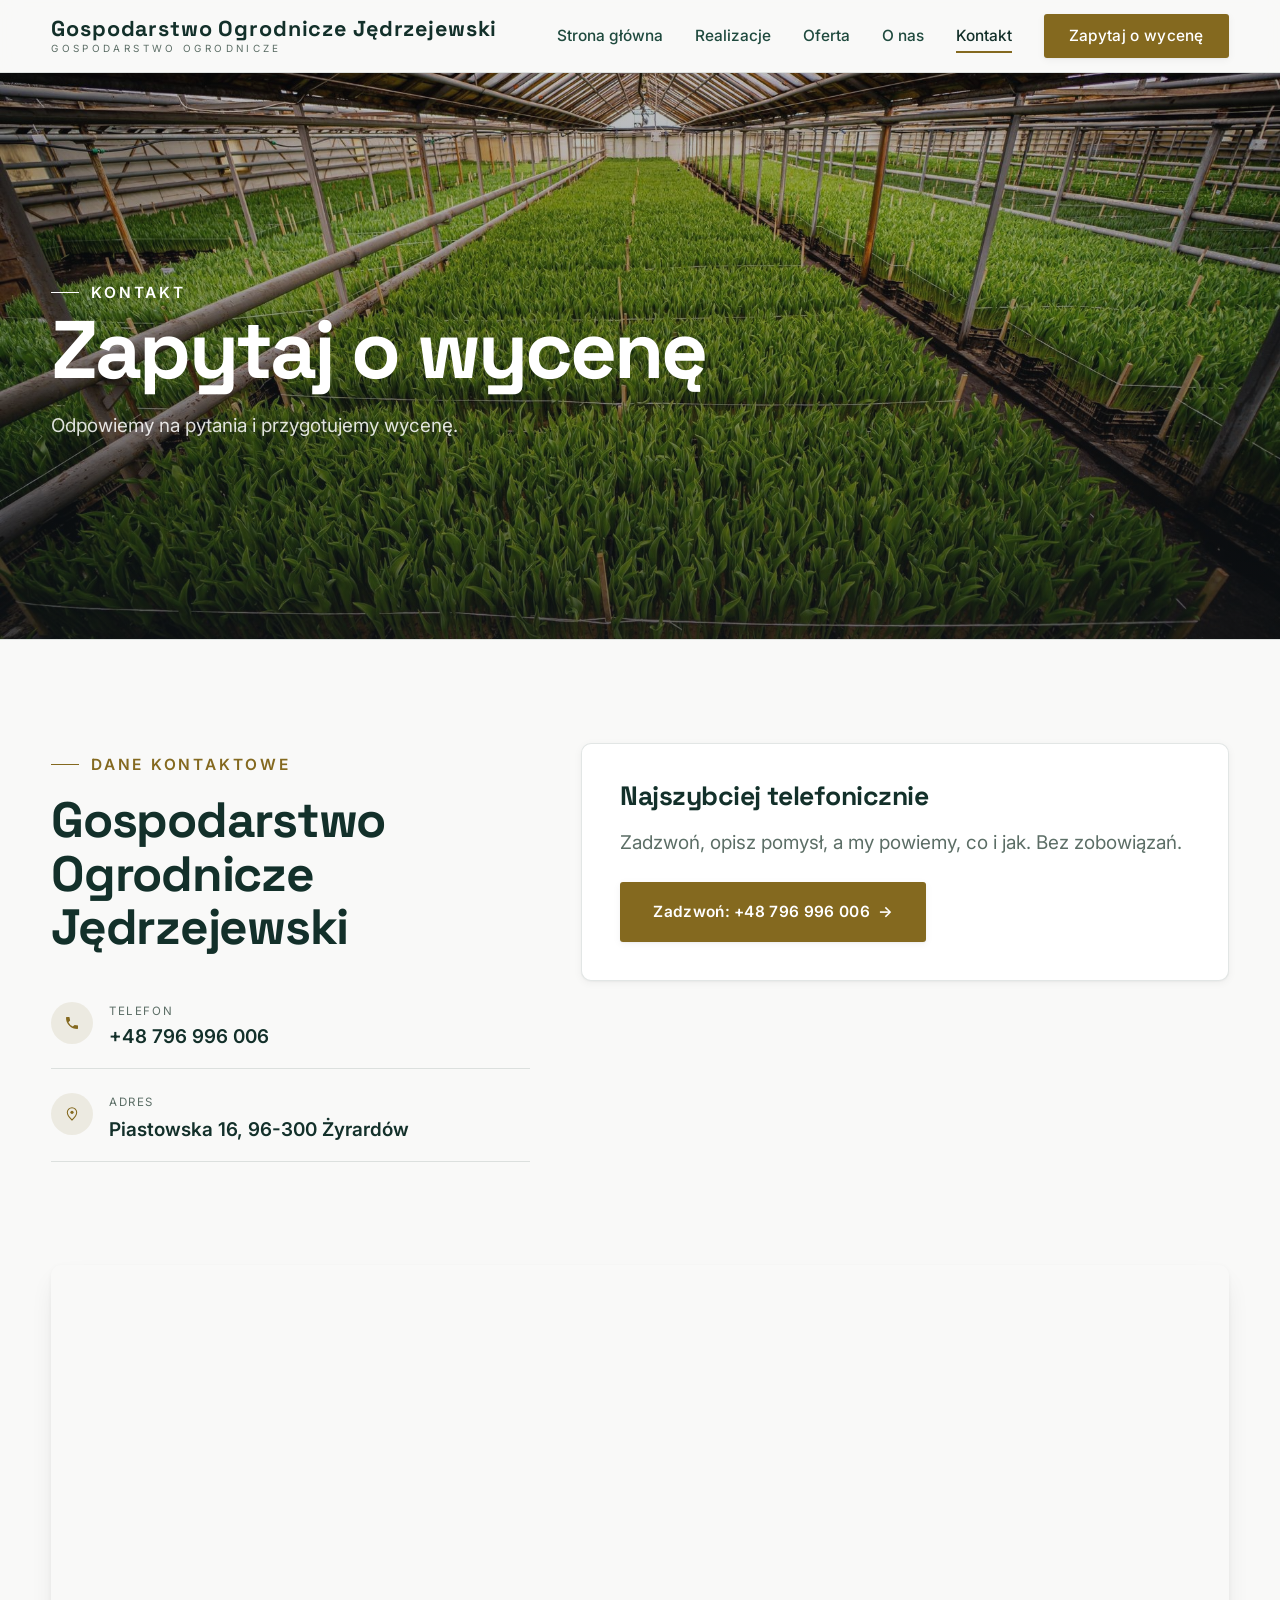
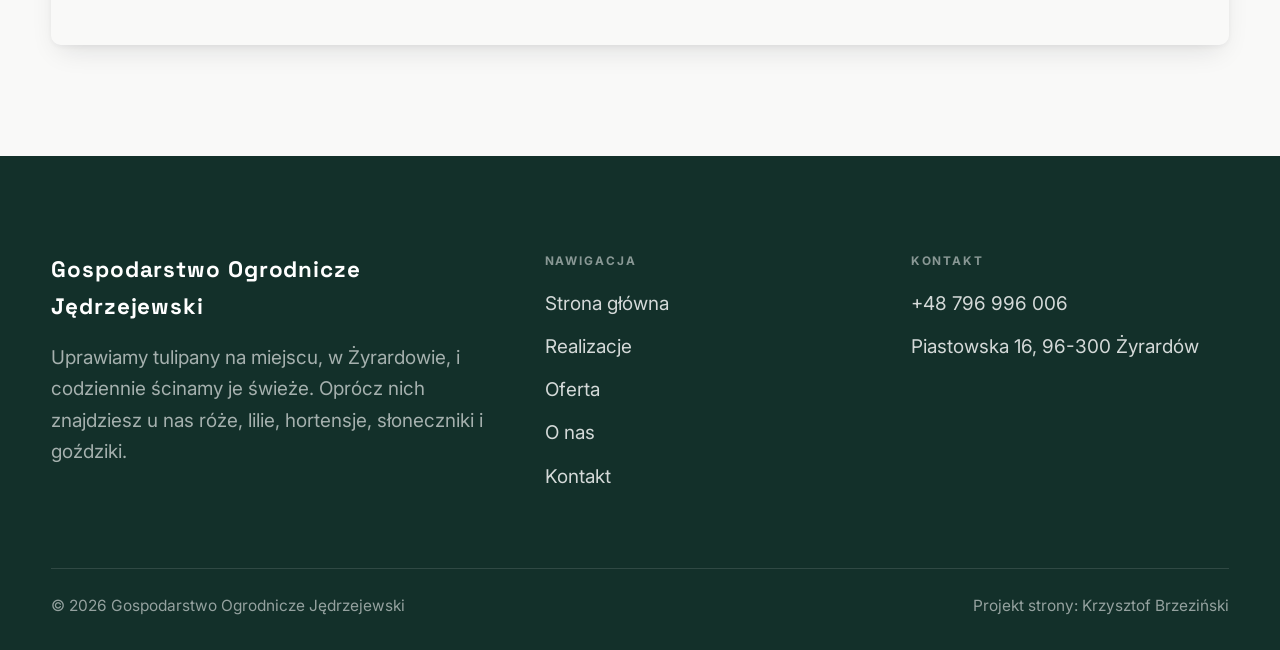
==== kontakt.html @ e64fd11f "Demo: Gospodarstwo Ogrodnicze Jędrzejewski (Żyrardów) - strona wielostronicowa Co-Authored-By: Claud" ====
<!DOCTYPE html>
<html lang="pl">
<head>
<meta charset="UTF-8">
<meta name="viewport" content="width=device-width, initial-scale=1.0">
<title>Kontakt - Gospodarstwo Ogrodnicze Jędrzejewski</title>
<meta name="description" content="Kontakt Gospodarstwo Ogrodnicze Jędrzejewski - Piastowska 16, 96-300 Żyrardów">
<link rel="preconnect" href="https://fonts.googleapis.com">
<link rel="preconnect" href="https://fonts.gstatic.com" crossorigin>
<link href="https://fonts.googleapis.com/css2?family=Space+Grotesk:wght@500;600;700&family=Inter:wght@400;500;600&display=swap" rel="stylesheet">
<link rel="stylesheet" href="assets/styles.css">
</head>
<body>

<header class="nav">
  <div class="wrap nav-inner">
    <a class="brand" href="index.html"><span class="name">Gospodarstwo Ogrodnicze Jędrzejewski</span><span class="sub">Gospodarstwo Ogrodnicze</span></a>
    <nav class="nav-links">
      <a href="index.html">Strona główna</a>
      <a href="realizacje.html">Realizacje</a>
      <a href="oferta.html">Oferta</a>
      <a href="o-nas.html">O nas</a>
      <a href="kontakt.html" class="active">Kontakt</a>
      <a href="kontakt.html" class="btn btn-accent">Zapytaj o wycenę</a>
    </nav>
    <button class="nav-toggle" aria-label="Menu"><span></span><span></span><span></span></button>
  </div>
</header>

<section class="pagehead">
  <img src="img/about.jpg" alt="Gospodarstwo Ogrodnicze Jędrzejewski - Zapytaj o wycenę">
  <div class="wrap">
    <span class="eyebrow">Kontakt</span>
    <h1>Zapytaj o wycenę</h1>
    <p>Odpowiemy na pytania i przygotujemy wycenę.</p>
  </div>
</section>
<section>
  <div class="wrap contact-grid">
    <div class="reveal">
      <span class="eyebrow">Dane kontaktowe</span>
      <h2 style="margin:var(--space-4) 0 var(--space-6)">Gospodarstwo Ogrodnicze Jędrzejewski</h2>
      <div class="info-list">
        <div class="info-row"><div class="ic"><svg class="ico-tel" width="16" height="16" viewBox="0 0 24 24" fill="none" aria-hidden="true"><path d="M6.6 10.8a15.5 15.5 0 0 0 6.6 6.6l2.2-2.2a1 1 0 0 1 1-.24 11.4 11.4 0 0 0 3.6.58 1 1 0 0 1 1 1V20a1 1 0 0 1-1 1A17 17 0 0 1 3 4a1 1 0 0 1 1-1h3.5a1 1 0 0 1 1 1c0 1.25.2 2.46.58 3.6a1 1 0 0 1-.25 1l-2.23 2.2Z" fill="currentColor"/></svg></div><div><div class="lbl">Telefon</div><a class="val" href="tel:+48796996006">+48 796 996 006</a></div></div>
        <div class="info-row"><div class="ic"><svg class="ico-pin" width="16" height="16" viewBox="0 0 24 24" fill="none" aria-hidden="true"><path d="M12 21s7-6.1 7-11.5A7 7 0 0 0 5 9.5C5 14.9 12 21 12 21Z" stroke="currentColor" stroke-width="1.6" fill="none"/><circle cx="12" cy="9.5" r="2.4" fill="currentColor"/></svg></div><div><div class="lbl">Adres</div><div class="val">Piastowska 16, 96-300 Żyrardów</div></div></div>
      </div>
    </div>
    <div class="reveal">
      <div class="form">
        <h3 style="margin-bottom:var(--space-4)">Najszybciej telefonicznie</h3>
        <p class="muted" style="margin-bottom:var(--space-5)">Zadzwoń, opisz pomysł, a my powiemy, co i jak. Bez zobowiązań.</p>
        <a href="tel:+48796996006" class="btn btn-accent" style="justify-content:center">Zadzwoń: +48 796 996 006 <span class="arr">→</span></a>
      </div>
    </div>
  </div>
</section>
<section style="padding-top:0">
  <div class="wrap reveal">
    <iframe class="map" title="Gospodarstwo Ogrodnicze Jędrzejewski - Żyrardów" src="https://maps.google.com/maps?q=Gospodarstwo%20Ogrodnicze%20J%C4%99drzejewski%20%C5%BByrard%C3%B3w&z=15&output=embed" loading="lazy" referrerpolicy="no-referrer-when-downgrade"></iframe>
  </div>
</section>

<footer>
  <div class="wrap">
    <div class="foot-grid">
      <div class="foot-brand">
        <div class="name">Gospodarstwo Ogrodnicze Jędrzejewski</div>
        <p>Uprawiamy tulipany na miejscu, w Żyrardowie, i codziennie ścinamy je świeże. Oprócz nich znajdziesz u nas róże, lilie, hortensje, słoneczniki i goździki.</p>
      </div>
      <div class="foot-col">
        <h4>Nawigacja</h4>
        <a href="index.html">Strona główna</a>
        <a href="realizacje.html">Realizacje</a>
        <a href="oferta.html">Oferta</a>
        <a href="o-nas.html">O nas</a>
        <a href="kontakt.html">Kontakt</a>
      </div>
      <div class="foot-col">
        <h4>Kontakt</h4>
        <a href="tel:+48796996006">+48 796 996 006</a>
        <p>Piastowska 16, 96-300 Żyrardów</p>
      </div>
    </div>
    <div class="foot-bot">
      <span>© 2026 Gospodarstwo Ogrodnicze Jędrzejewski</span>
      <span>Projekt strony: Krzysztof Brzeziński</span>
    </div>
  </div>
</footer>


<script src="assets/main.js"></script>
</body>
</html>
---- assets/styles.css ----
/* ============================================================
   STOLBASZ — premium, architektoniczny B2B fit-out
   Jasna paleta, zero brązu. System wg premium-web-craft.
   Projekt strony: Krzysztof Brzeziński
   ============================================================ */

:root{
  /* PALETA — jasna, architektoniczna, chłodna */
  --paper:#F2F9F4;          /* główne tło */
  --paper-2:#E0EFE6;        /* sekcje alternatywne (chłodny jasny szary) */
  --paper-3:#E0EFE6;        /* delikatne wypełnienia */
  --ink:#13302A;            /* tekst główny — chłodny grafit */
  --ink-soft:#1F4A3E;       /* nagłówki drugorzędne */
  --muted:#5C6E66;          /* tekst poboczny */
  --line:rgba(19,48,42,.12);/* hairline */
  --accent:#1FA866;         /* stonowany petrol-slate — jedyny akcent */
  --accent-d:#168A52;
  --accent-soft:rgba(31,168,102,.10);
  --dark:#13302A;           /* sekcje ciemne (stopka/CTA) */

  /* ODSTĘPY — skala 4/8 */
  --space-1:4px; --space-2:8px; --space-3:12px; --space-4:16px; --space-5:24px;
  --space-6:32px; --space-7:48px; --space-8:64px; --space-9:96px; --space-10:128px;

  /* TYPOGRAFIA — fluid clamp() (skala podbita 16.07.2026: większe, czytelniejsze litery — uwaga Adama) */
  --text-sm:clamp(.9rem,.87rem + .12vw,1rem);
  --text-base:clamp(1.08rem,1.04rem + .18vw,1.2rem);
  --text-lg:clamp(1.24rem,1.15rem + .34vw,1.44rem);
  --text-h3:clamp(1.34rem,1.22rem + .55vw,1.66rem);
  --text-h2:clamp(2.1rem,1.66rem + 2.1vw,3.1rem);
  --text-h1:clamp(2.9rem,2.1rem + 4vw,5.1rem);

  /* PROMIENIE — architektoniczne, raczej ostre */
  --r-sm:3px; --r-md:6px; --r-lg:10px;

  /* RUCH */
  --ease:cubic-bezier(.25,.46,.45,.94); --dur:.24s;

  /* CIENIE — miękkie, warstwowe */
  --sh-sm:0 1px 2px rgba(16,24,32,.04), 0 2px 8px rgba(16,24,32,.05);
  --sh-md:0 2px 6px rgba(16,24,32,.05), 0 12px 28px -8px rgba(16,24,32,.12);
  --sh-lg:0 6px 14px rgba(16,24,32,.07), 0 26px 56px -18px rgba(16,24,32,.22);

  --hairline:1px solid var(--line);

  --font-display:'Space Grotesk','Inter',sans-serif;
  --font-body:'Inter',sans-serif;
}

*{box-sizing:border-box;margin:0;padding:0}
html{scroll-behavior:smooth}
body{
  font-family:var(--font-body);
  font-size:var(--text-base);
  line-height:1.65;
  color:var(--ink);
  background:var(--paper);
  -webkit-font-smoothing:antialiased;
  text-rendering:optimizeLegibility;
}
img{max-width:100%;display:block}
a{color:inherit;text-decoration:none}

.wrap{width:min(92%,1180px);margin-inline:auto}
section{padding-block:clamp(52px,6.5vw,96px)}

h1,h2,h3{font-family:var(--font-display);font-weight:700;line-height:1.08;letter-spacing:-.02em;color:var(--ink)}
h1{font-size:var(--text-h1);letter-spacing:-.035em}
h2{font-size:var(--text-h2);letter-spacing:-.025em}
h3{font-size:var(--text-h3)}
p{max-width:65ch}

.eyebrow{
  font-family:var(--font-body);
  font-size:var(--text-sm);
  font-weight:600;
  letter-spacing:.18em;
  text-transform:uppercase;
  color:var(--accent);
  display:inline-flex;align-items:center;gap:var(--space-3);
}
.eyebrow::before{content:"";width:28px;height:1px;background:var(--accent);display:inline-block}

.muted{color:var(--muted)}
.lead{font-size:var(--text-lg);line-height:1.55;color:var(--ink-soft);max-width:50ch}

/* ---------- BUTTONS ---------- */
.btn{
  display:inline-flex;align-items:center;gap:var(--space-2);
  font-weight:600;font-size:var(--text-sm);letter-spacing:.02em;
  padding:var(--space-4) var(--space-6);
  border-radius:var(--r-sm);
  transition:transform var(--dur) var(--ease),box-shadow var(--dur) var(--ease),background var(--dur) var(--ease);
  cursor:pointer;border:1px solid transparent;
}
.btn-accent{background:var(--accent);color:#fff;box-shadow:var(--sh-sm)}
.btn-accent:hover{background:var(--accent-d);transform:translateY(-2px);box-shadow:var(--sh-md)}
.btn-accent:active{transform:translateY(0);box-shadow:var(--sh-sm)}
.btn-ghost{background:transparent;color:var(--ink);border-color:var(--line)}
.btn-ghost:hover{border-color:var(--accent);color:var(--accent);transform:translateY(-2px)}
.btn-light{background:#fff;color:var(--ink);box-shadow:var(--sh-sm)}
.btn-light:hover{transform:translateY(-2px);box-shadow:var(--sh-md)}
.btn .arr{transition:transform var(--dur) var(--ease)}
.btn:hover .arr{transform:translateX(4px)}

/* ---------- NAV ---------- */
.nav{
  position:sticky;top:0;z-index:50;
  background:color-mix(in srgb,var(--paper) 88%,transparent);
  backdrop-filter:saturate(140%) blur(10px);
  border-bottom:var(--hairline);
}
.nav-inner{display:flex;align-items:center;justify-content:space-between;height:72px}
.brand{display:flex;flex-direction:column;line-height:1}
.brand .name{font-family:var(--font-display);font-weight:800;font-size:1.35rem;letter-spacing:.04em}
.brand .sub{font-size:.62rem;letter-spacing:.34em;text-transform:uppercase;color:var(--muted);margin-top:5px}
.nav-links{display:flex;align-items:center;gap:var(--space-6)}
.nav-links a{font-size:var(--text-sm);font-weight:500;color:var(--ink-soft);position:relative;padding-block:4px;transition:color var(--dur) var(--ease)}
.nav-links a::after{content:"";position:absolute;left:0;bottom:0;width:0;height:1.5px;background:var(--accent);transition:width var(--dur) var(--ease)}
.nav-links a:hover,.nav-links a.active{color:var(--ink)}
.nav-links a:hover::after,.nav-links a.active::after{width:100%}
.nav-links .btn{padding:var(--space-2) var(--space-5)}
/* przyciski w nav: właściwy kolor (przebij .nav-links a) + bez podkreślenia */
.nav-links a.btn-accent{color:#fff}
.nav-links a.btn-ghost,.nav-links a.btn-light{color:var(--ink)}
.nav-links a.btn::after{display:none}
.nav-toggle{display:none;background:none;border:none;cursor:pointer;flex-direction:column;gap:5px;padding:8px}
.nav-toggle span{width:24px;height:2px;background:var(--ink);transition:var(--dur)}

/* ---------- HERO (split) ---------- */
.hero{position:relative;overflow:hidden;border-bottom:var(--hairline)}
.hero-grid{display:grid;grid-template-columns:1.05fr .95fr;gap:clamp(24px,4vw,60px);align-items:center;
  padding-block:clamp(36px,4.5vw,64px)}
.hero-copy .eyebrow{margin-bottom:var(--space-5)}
.hero-copy h1{margin-bottom:var(--space-5)}
.hero-copy .lead{margin-bottom:var(--space-7)}
.hero-actions{display:flex;flex-wrap:wrap;gap:var(--space-4)}
.hero-art{position:relative;aspect-ratio:4/3;border-radius:var(--r-lg);overflow:hidden;box-shadow:var(--sh-lg)}
.hero-art img{width:100%;height:100%;object-fit:cover}
.hero-art::after{content:"";position:absolute;inset:0;background:linear-gradient(180deg,transparent 55%,rgba(18,24,28,.28))}
.hero-badge{position:absolute;left:var(--space-5);bottom:var(--space-5);z-index:2;
  background:rgba(252,252,251,.94);backdrop-filter:blur(4px);
  border-radius:var(--r-md);padding:var(--space-4) var(--space-5);box-shadow:var(--sh-md);max-width:78%}
.hero-badge strong{display:block;font-family:var(--font-display);font-size:1rem;letter-spacing:-.01em}
.hero-badge span{font-size:var(--text-sm);color:var(--muted)}

/* ---------- HERO duży / kinowy (strona główna) ---------- */
.hero-cine{position:relative;min-height:clamp(560px,82vh,840px);min-height:clamp(560px,82svh,840px);display:flex;align-items:center;overflow:hidden;border-bottom:var(--hairline)}
.hero-cine>img{position:absolute;inset:0;width:100%;height:100%;object-fit:cover;z-index:0}
.hero-cine::after{content:"";position:absolute;inset:0;z-index:1;
  background:linear-gradient(95deg,rgba(13,18,23,.86) 0%,rgba(13,18,23,.64) 32%,rgba(13,18,23,.24) 62%,rgba(13,18,23,.04) 100%)}
.hero-cine .wrap{position:relative;z-index:2;padding-block:var(--space-8)}
.hero-cine .hero-copy{max-width:660px}
.hero-cine .eyebrow{color:#fff;margin-bottom:var(--space-5)}
.hero-cine .eyebrow::before{background:#fff}
.hero-cine h1{color:#fff;margin-bottom:var(--space-5);font-size:clamp(2.9rem,2rem + 4.4vw,5.2rem)}
.hero-cine .lead{color:rgba(255,255,255,.92);max-width:48ch;margin-bottom:var(--space-7)}
.hero-cine .hero-actions{display:flex;flex-wrap:wrap;gap:var(--space-4)}
@media(max-width:680px){
  .hero-cine{min-height:clamp(520px,76vh,640px);min-height:clamp(520px,76svh,640px);align-items:flex-end}
  .hero-cine::after{background:linear-gradient(0deg,rgba(13,18,23,.9) 6%,rgba(13,18,23,.45) 55%,rgba(13,18,23,.25) 100%)}
  .hero-cine .wrap{padding-bottom:var(--space-9)}
}

/* full-bleed hero variant (podstrony) */
.pagehead{position:relative;min-height:46vh;min-height:46svh;display:flex;align-items:flex-end;overflow:hidden;border-bottom:var(--hairline)}
.pagehead img{position:absolute;inset:0;width:100%;height:100%;object-fit:cover}
.pagehead::after{content:"";position:absolute;inset:0;background:linear-gradient(180deg,rgba(18,24,28,.25),rgba(18,24,28,.62))}
.pagehead .wrap{position:relative;z-index:2;padding-block:var(--space-9);color:#fff}
.pagehead h1{color:#fff;max-width:18ch}
.pagehead .eyebrow{color:#fff}
.pagehead .eyebrow::before{background:#fff}
.pagehead p{color:rgba(255,255,255,.86);margin-top:var(--space-4);max-width:54ch}

/* ---------- STRIP (pasek skrótów / liczby) ---------- */
.strip{background:var(--dark);color:#fff}
.strip .wrap{display:grid;grid-template-columns:repeat(4,1fr);gap:var(--space-6);padding-block:var(--space-8)}
.strip .item .k{font-family:var(--font-display);font-size:clamp(1.6rem,1.2rem + 1.4vw,2.4rem);font-weight:800;letter-spacing:-.02em;color:#fff}
.strip .item .v{font-size:var(--text-sm);color:rgba(255,255,255,.66);margin-top:var(--space-2);line-height:1.45}
.strip .item{border-left:2px solid var(--accent);padding-left:var(--space-5)}

/* ---------- SECTION HEAD ---------- */
.head{max-width:48rem;margin-bottom:var(--space-8)}
.head.center{margin-inline:auto;text-align:center}
.head .eyebrow{margin-bottom:var(--space-4)}
.head h2{margin-bottom:var(--space-4)}
.head p{color:var(--muted);font-size:var(--text-lg);line-height:1.55}
.head.center p{margin-inline:auto}

/* ---------- INTRO SPLIT ---------- */
.split{display:grid;grid-template-columns:.92fr 1.08fr;gap:clamp(28px,5vw,80px);align-items:center}
.split.rev{grid-template-columns:1.08fr .92fr}
.split.rev .split-art{order:-1}
.split-art{position:relative;aspect-ratio:5/4;border-radius:var(--r-lg);overflow:hidden;box-shadow:var(--sh-lg)}
.split-art img{width:100%;height:100%;object-fit:cover}
.split-copy h2{margin-bottom:var(--space-5)}
.split-copy p+p{margin-top:var(--space-4)}
.split-copy .btn{margin-top:var(--space-6)}

/* ---------- SERVICES (zakres) ---------- */
.svc-grid{display:grid;grid-template-columns:repeat(auto-fit,minmax(280px,1fr));gap:var(--space-5)}
.svc{background:#fff;border:var(--hairline);border-radius:var(--r-md);padding:var(--space-7) var(--space-6);
  transition:transform var(--dur) var(--ease),box-shadow var(--dur) var(--ease),border-color var(--dur) var(--ease);
  position:relative;overflow:hidden}
.svc::before{content:"";position:absolute;left:0;top:0;width:3px;height:0;background:var(--accent);transition:height var(--dur) var(--ease)}
.svc:hover{transform:translateY(-4px);box-shadow:var(--sh-md);border-color:transparent}
.svc:hover::before{height:100%}
.svc .ic{font-family:var(--font-display);font-size:.8rem;font-weight:700;letter-spacing:.12em;color:var(--accent);margin-bottom:var(--space-4)}
.svc h3{margin-bottom:var(--space-3);font-size:1.22rem}
.svc p{color:var(--muted);font-size:var(--text-base);line-height:1.6}

/* big detailed service rows */
.svc-row{display:grid;grid-template-columns:.8fr 1.2fr;gap:clamp(20px,4vw,60px);align-items:center;padding-block:var(--space-8)}
.svc-row+.svc-row{border-top:var(--hairline)}
.svc-row.rev{grid-template-columns:1.2fr .8fr}
.svc-row.rev .svc-row-art{order:-1}
.svc-row-art{aspect-ratio:4/3;border-radius:var(--r-md);overflow:hidden;box-shadow:var(--sh-md)}
.svc-row-art img{width:100%;height:100%;object-fit:cover}
.svc-row h3{font-size:1.5rem;margin-bottom:var(--space-4)}
.svc-row .num{font-family:var(--font-display);font-size:.85rem;font-weight:700;letter-spacing:.14em;color:var(--accent);display:block;margin-bottom:var(--space-3)}
.svc-row ul{list-style:none;margin-top:var(--space-4);display:flex;flex-direction:column;gap:var(--space-2)}
.svc-row li{position:relative;padding-left:var(--space-5);color:var(--muted);font-size:var(--text-base)}
.svc-row li::before{content:"";position:absolute;left:0;top:.62em;width:8px;height:1px;background:var(--accent)}

/* ---------- GALLERY (realizacje) ---------- */
.gallery{display:grid;grid-template-columns:repeat(12,1fr);gap:var(--space-4);grid-auto-rows:200px}
/* GALERIA MASONRY — pionowe zdjęcia (portrety beauty/wellness) bez przycinania: kolumny, height auto */
.gallery-masonry{column-count:3;column-gap:var(--space-4)}
@media(max-width:900px){.gallery-masonry{column-count:2}}
@media(max-width:560px){.gallery-masonry{column-count:1}}
.gallery-masonry .m-tile{break-inside:avoid;margin:0 0 var(--space-4);padding:0;position:relative;overflow:hidden;border-radius:var(--r-md);border:1px solid var(--line)}
.gallery-masonry .m-tile img{width:100%;height:auto;display:block}
.gallery-masonry .m-tile .cap{position:absolute;left:0;right:0;bottom:0;padding:var(--space-4);color:#fff;background:linear-gradient(0deg,rgba(0,0,0,.55),transparent);font-size:var(--text-sm)}
.gallery-masonry .m-tile .cap small{display:block;font-weight:400;opacity:.78;letter-spacing:.04em;text-transform:uppercase;font-size:.66rem;margin-top:3px}
.tile{position:relative;overflow:hidden;border-radius:var(--r-md);box-shadow:var(--sh-sm);
  transition:transform var(--dur) var(--ease),box-shadow var(--dur) var(--ease)}
.tile img{width:100%;height:100%;object-fit:cover;transition:transform .6s var(--ease)}
.tile:hover{box-shadow:var(--sh-md)}
.tile:hover img{transform:scale(1.05)}
.tile .cap{position:absolute;left:0;right:0;bottom:0;padding:var(--space-5) var(--space-4) var(--space-4);
  background:linear-gradient(transparent,rgba(18,24,28,.78));color:#fff;
  font-size:var(--text-sm);font-weight:600;letter-spacing:.01em;
  opacity:0;transform:translateY(8px);transition:var(--dur) var(--ease)}
.tile:hover .cap{opacity:1;transform:translateY(0)}
.tile .cap small{display:block;font-weight:400;opacity:.78;letter-spacing:.04em;text-transform:uppercase;font-size:.66rem;margin-top:3px}
/* bento spans */
.t-wide{grid-column:span 6}
.t-tall{grid-column:span 6;grid-row:span 2}
.t-std{grid-column:span 6}
.t-third{grid-column:span 4}
.t-two3{grid-column:span 8}

/* ---------- TRUST / WIARYGODNOŚĆ ---------- */
.trust{background:var(--paper-2)}
.trust-grid{display:grid;grid-template-columns:repeat(auto-fit,minmax(240px,1fr));gap:var(--space-5);margin-top:var(--space-7)}
.trust-card{background:#fff;border-radius:var(--r-md);padding:var(--space-7) var(--space-6);box-shadow:var(--sh-sm);border-top:3px solid var(--accent)}
.trust-card .big{font-family:var(--font-display);font-size:clamp(1.8rem,1.3rem + 1.6vw,2.6rem);font-weight:800;letter-spacing:-.02em;color:var(--ink);line-height:1}
.trust-card h3{font-size:1.12rem;margin:var(--space-3) 0 var(--space-2)}
.trust-card p{color:var(--muted);font-size:var(--text-base);line-height:1.55}

/* ---------- CTA band ---------- */
.cta{background:var(--dark);color:#fff;position:relative;overflow:hidden}
.cta .wrap{display:grid;grid-template-columns:1.4fr .6fr;gap:var(--space-7);align-items:center;position:relative;z-index:2}
.cta h2{color:#fff;max-width:20ch}
.cta p{color:rgba(255,255,255,.74);margin-top:var(--space-4)}
.cta-actions{display:flex;flex-direction:column;gap:var(--space-3);align-items:flex-start}
.cta::before{content:"";position:absolute;right:-80px;top:-80px;width:360px;height:360px;border-radius:50%;
  background:radial-gradient(circle,var(--accent-soft),transparent 70%)}

/* ---------- CONTACT ---------- */
.contact-grid{display:grid;grid-template-columns:.85fr 1.15fr;gap:clamp(28px,4vw,56px);align-items:start}
.info-list{display:flex;flex-direction:column;gap:var(--space-2)}
.info-row{display:flex;gap:var(--space-4);align-items:flex-start;padding-block:var(--space-4);border-bottom:var(--hairline)}
.info-row .ic{flex:none;width:42px;height:42px;display:grid;place-items:center;border-radius:50%;
  background:var(--accent-soft);color:var(--accent);font-size:1.05rem}
.info-row .lbl{font-size:.72rem;letter-spacing:.14em;text-transform:uppercase;color:var(--muted)}
.info-row .val{font-weight:600;font-size:var(--text-base);margin-top:2px}
.info-row a.val:hover{color:var(--accent)}
.map{border:none;border-radius:var(--r-lg);box-shadow:var(--sh-md);width:100%;height:100%;min-height:380px;filter:grayscale(.2) contrast(1.02)}
.form{background:#fff;border:var(--hairline);border-radius:var(--r-lg);padding:clamp(24px,3vw,40px);box-shadow:var(--sh-sm)}
.form .fld{margin-bottom:var(--space-5)}
.form label{display:block;font-size:var(--text-sm);font-weight:600;margin-bottom:var(--space-2)}
.form input,.form textarea{width:100%;font-family:inherit;font-size:var(--text-base);color:var(--ink);
  padding:var(--space-4);border:var(--hairline);border-radius:var(--r-sm);background:var(--paper);transition:border-color var(--dur)}
.form input:focus,.form textarea:focus{outline:none;border-color:var(--accent);background:#fff}
.form textarea{resize:vertical;min-height:120px}
.form .note{font-size:var(--text-sm);color:var(--muted);margin-top:var(--space-3)}

/* ---------- FOOTER ---------- */
footer{background:var(--dark);color:#fff;padding-block:var(--space-9) var(--space-6)}
.foot-grid{display:grid;grid-template-columns:1.4fr 1fr 1fr;gap:var(--space-7);margin-bottom:var(--space-8)}
.foot-brand .name{font-family:var(--font-display);font-weight:800;font-size:1.4rem;letter-spacing:.04em}
.foot-brand p{color:rgba(255,255,255,.62);margin-top:var(--space-4);font-size:var(--text-base);max-width:38ch}
.foot-col h4{font-size:.74rem;letter-spacing:.16em;text-transform:uppercase;color:rgba(255,255,255,.5);margin-bottom:var(--space-4)}
.foot-col a,.foot-col p{display:block;color:rgba(255,255,255,.82);font-size:var(--text-base);margin-bottom:var(--space-3)}
.foot-col a:hover{color:#fff}
.foot-bot{border-top:1px solid rgba(255,255,255,.12);padding-top:var(--space-5);display:flex;justify-content:space-between;flex-wrap:wrap;gap:var(--space-3);
  font-size:var(--text-sm);color:rgba(255,255,255,.55)}
.foot-bot a:hover{color:#fff}

/* ---------- REVEAL ---------- */
.reveal{opacity:0;transform:translateY(22px);transition:opacity .6s var(--ease),transform .6s var(--ease)}
.reveal.in{opacity:1;transform:none}

/* ---------- RESPONSIVE ---------- */
@media(max-width:920px){
  .hero-grid,.split,.split.rev,.svc-row,.svc-row.rev,.cta .wrap,.contact-grid,.foot-grid{grid-template-columns:1fr}
  .split.rev .split-art,.svc-row.rev .svc-row-art{order:0}
  .hero-art{aspect-ratio:16/10;max-height:420px}
  .strip .wrap{grid-template-columns:repeat(2,1fr);gap:var(--space-7)}
  .gallery{grid-auto-rows:180px}
  .t-wide,.t-tall,.t-std,.t-third,.t-two3{grid-column:span 6}
  .t-tall{grid-row:span 1}
  .cta-actions{flex-direction:row;flex-wrap:wrap}
  .foot-grid{gap:var(--space-6)}
}
@media(max-width:680px){
  .nav-links{position:fixed;inset:72px 0 auto 0;background:var(--paper);flex-direction:column;align-items:stretch;
    gap:0;padding:var(--space-4) 6%;border-bottom:var(--hairline);box-shadow:var(--sh-md);
    transform:translateY(-120%);transition:transform var(--dur) var(--ease)}
  .nav-links.open{transform:translateY(0)}
  .nav-links a{padding-block:var(--space-4);border-bottom:var(--hairline)}
  .nav-links .btn{margin-top:var(--space-3);justify-content:center}
  .nav-toggle{display:flex}
  .strip .wrap{grid-template-columns:1fr}
  .gallery{grid-template-columns:repeat(6,1fr)}
  .foot-grid{grid-template-columns:1fr}
}
@media(prefers-reduced-motion:reduce){
  *{animation-duration:.01ms!important;transition:none!important}
  .reveal{opacity:1!important;transform:none!important}
  html{scroll-behavior:auto}
}

/* ============================================================
   PREMIUM LAYER — destylat deep-researchu branż (anty-AI, spokój).
   Zmienne STOLBASZ (--accent/--ink/--paper/--line/--dark). Ruch ledwo
   zauważalny, krzywa cubic-bezier(.16,.84,.44,1); prefers-reduced-motion
   pokryte blanketem wyżej. Karty hairline zamiast cieni = #1 sygnał „nie-AI".
   ============================================================ */

/* więcej oddechu między sekcjami (liderzy: 110-130px) */
section{padding-block:clamp(64px,8vw,128px)}

/* 1) Aksamitny reveal — dłuższa, miękka krzywa zamiast „skoku" */
.reveal{transition:opacity .9s cubic-bezier(.16,.84,.44,1),transform .9s cubic-bezier(.16,.84,.44,1);will-change:opacity,transform}
/* stagger TYLKO w galerii (tam pozycja = porządek dzieci) */
.gallery .reveal:nth-child(2){transition-delay:.07s}
.gallery .reveal:nth-child(3){transition-delay:.14s}
.gallery .reveal:nth-child(4){transition-delay:.21s}
.gallery .reveal:nth-child(5){transition-delay:.28s}
.gallery .reveal:nth-child(6){transition-delay:.35s}

/* 2) Hero STATYCZNY na .hero-cine — Ken Burns CAŁKIEM WYŁĄCZONY 26.06 (3. zgłoszenie Szymona).
   GENEZA: animowanie scale na <img> hero z teksturami (cegły/framugi) re-samplinguje obraz
   klatka po klatce → na części ekranów drobne drganie/shimmer = „heroshot się trzęsie".
   translateY usunięto wcześniej, scale-only + will-change/GPU NIE wystarczyły do GWARANCJI gładkości.
   Krzysztof zażądał pewności („make sure, że błąd się nie pojawi") > efekt. Zero animacji = 0% drgania.
   Delikatny zoom zostaje TYLKO w pełnoekranowych hero gastro/studio (hg-bg/hs-bg — tło, inny
   mechanizm, chwalone, nigdy nie zgłaszane). NIE wracać do KB na .hero-cine bez realnego testu
   na sprzęcie klienta — to ryzyko regresji „trzęsienia”. */
/* BEZPIECZNY "wow" na hero = jednorazowy FADE-IN (opacity), nie zoom.
   opacity nie dotyka bitmapy → gładkie na KAŻDYM zdjęciu/ekranie/GPU, zero ryzyka migotania.
   Geometryczny ruch (scale/translate) na .hero-cine jest ZAKAZANY (bramka pilnuje). */
@keyframes heroFade{from{opacity:0}to{opacity:1}}
.hero-cine>img{transform:none;animation:heroFade 1.1s ease-out both}

/* 3) Akcentowy hairline pod nagłówkiem sekcji, który „rysuje się" przy wejściu */
.head h2{position:relative;padding-bottom:18px}
.head h2::after{content:"";position:absolute;left:0;bottom:0;height:1px;width:0;background:var(--accent);transition:width 1s cubic-bezier(.16,.84,.44,1) .15s}
.head.center h2::after{left:50%;transform:translateX(-50%)}
.head.reveal.in h2::after,.head.center.reveal.in h2::after{width:54px}

/* 4) Karty HAIRLINE zamiast cieni/zaokrągleń (najmocniejszy anty-AI detal) */
.svc{background:transparent;border:1px solid var(--line);border-radius:var(--r-sm);box-shadow:none}
.svc:hover{box-shadow:none;border-color:var(--accent);transform:translateY(-3px)}
.trust-card{background:transparent;box-shadow:none;border:1px solid var(--line);border-top:2px solid var(--accent);border-radius:var(--r-sm)}
.tile{box-shadow:none;border-radius:var(--r-sm)}
.tile:hover{box-shadow:none}

/* 5) Sticky-nav kondensuje się po przewinięciu (sygnał dopracowania) */
.nav{transition:box-shadow .4s ease,background .4s ease}
.nav.is-stuck{box-shadow:0 1px 0 var(--line),0 14px 30px -24px rgba(0,0,0,.45)}
.nav-inner{transition:height .35s var(--ease)}
.nav.is-stuck .nav-inner{height:60px}

/* 6) MANIFESTO — pełnoekranowy cytat-bohater (zastępuje generyczne „Dlaczego my") */
.manifesto{background:var(--paper-2);text-align:center}
.manifesto .wrap{max-width:60rem}
.manifesto p{font-family:var(--font-display);font-style:italic;font-size:clamp(1.6rem,1rem + 2.4vw,2.8rem);line-height:1.32;color:var(--ink-soft);margin-inline:auto;max-width:26ch;position:relative;padding-top:var(--space-8)}
.manifesto p::before{content:"";position:absolute;top:0;left:50%;transform:translateX(-50%);width:54px;height:1px;background:var(--accent)}
.manifesto p span{color:var(--accent);font-style:italic}

/* 7) GATEWAYS — 3 duże bramy-zdjęcia (zamiast paska menu usług) */
.gateways{display:grid;grid-template-columns:repeat(3,1fr);gap:var(--space-4)}
.gateway{position:relative;aspect-ratio:3/4;overflow:hidden;border-radius:var(--r-sm);display:block}
.gateway img{width:100%;height:100%;object-fit:cover;transition:transform .8s var(--ease),filter .5s var(--ease)}
.gateway::after{content:"";position:absolute;inset:0;background:linear-gradient(180deg,transparent 38%,rgba(18,24,28,.74))}
.gateway:hover img{transform:scale(1.05);filter:brightness(1.05)}
.gateway .g-ttl{position:absolute;left:0;right:0;bottom:0;z-index:2;padding:var(--space-6) var(--space-5);color:#fff;font-family:var(--font-display);font-size:1.45rem;letter-spacing:-.01em;line-height:1.15}
.gateway .g-ttl small{display:block;font-family:var(--font-body);font-size:var(--text-sm);font-weight:400;opacity:.82;letter-spacing:.03em;margin-top:5px}
@media(max-width:760px){.gateways{grid-template-columns:1fr}.gateway{aspect-ratio:16/10}}

/* 8) LOGO klienta w nagłówku (gdy podane --logo) */
/* 52px domyślnie (feedback Bartka 06.07.2026: 40px ginęło, uwaga padła 3x; ~56px sprawdzone na żywym demie anna-borowiec-makeup) */
.brand-logo{height:64px;width:auto;max-width:300px;object-fit:contain;display:block}
.nav.is-stuck .brand-logo{height:52px}
@media(max-width:680px){.brand-logo{height:46px;max-width:210px}}


/* === RWD: nagłówki na wąskich ekranach (dodane 17.07.2026 razem z fixem clamp) ===
   Po przywróceniu działania clamp() dolna granica --text-h1 (2.9rem) rozpychała
   dokument przy długich polskich słowach na telefonach. Tu ją zjeżdżamy. */
@media (max-width:560px){
  :root{
    --text-h1:clamp(1.9rem, 1.15rem + 4.4vw, 2.7rem);
    --text-h2:clamp(1.5rem, 1rem + 3vw, 2.1rem);
  }
  .hero-cine h1{font-size:clamp(1.9rem, 1.15rem + 4.4vw, 2.7rem)}
  h1,h2{overflow-wrap:break-word}
}

/* === auto-paleta ze zdjęć klienta (dopasowanie do estetyki socials) === */
:root{--accent:#84691F;--accent-d:#5E4A13;--accent-soft:rgba(132,105,31,0.10);--paper:#F9F9F8;--paper-2:#EFEFED;--paper-3:#E8E8E5;}
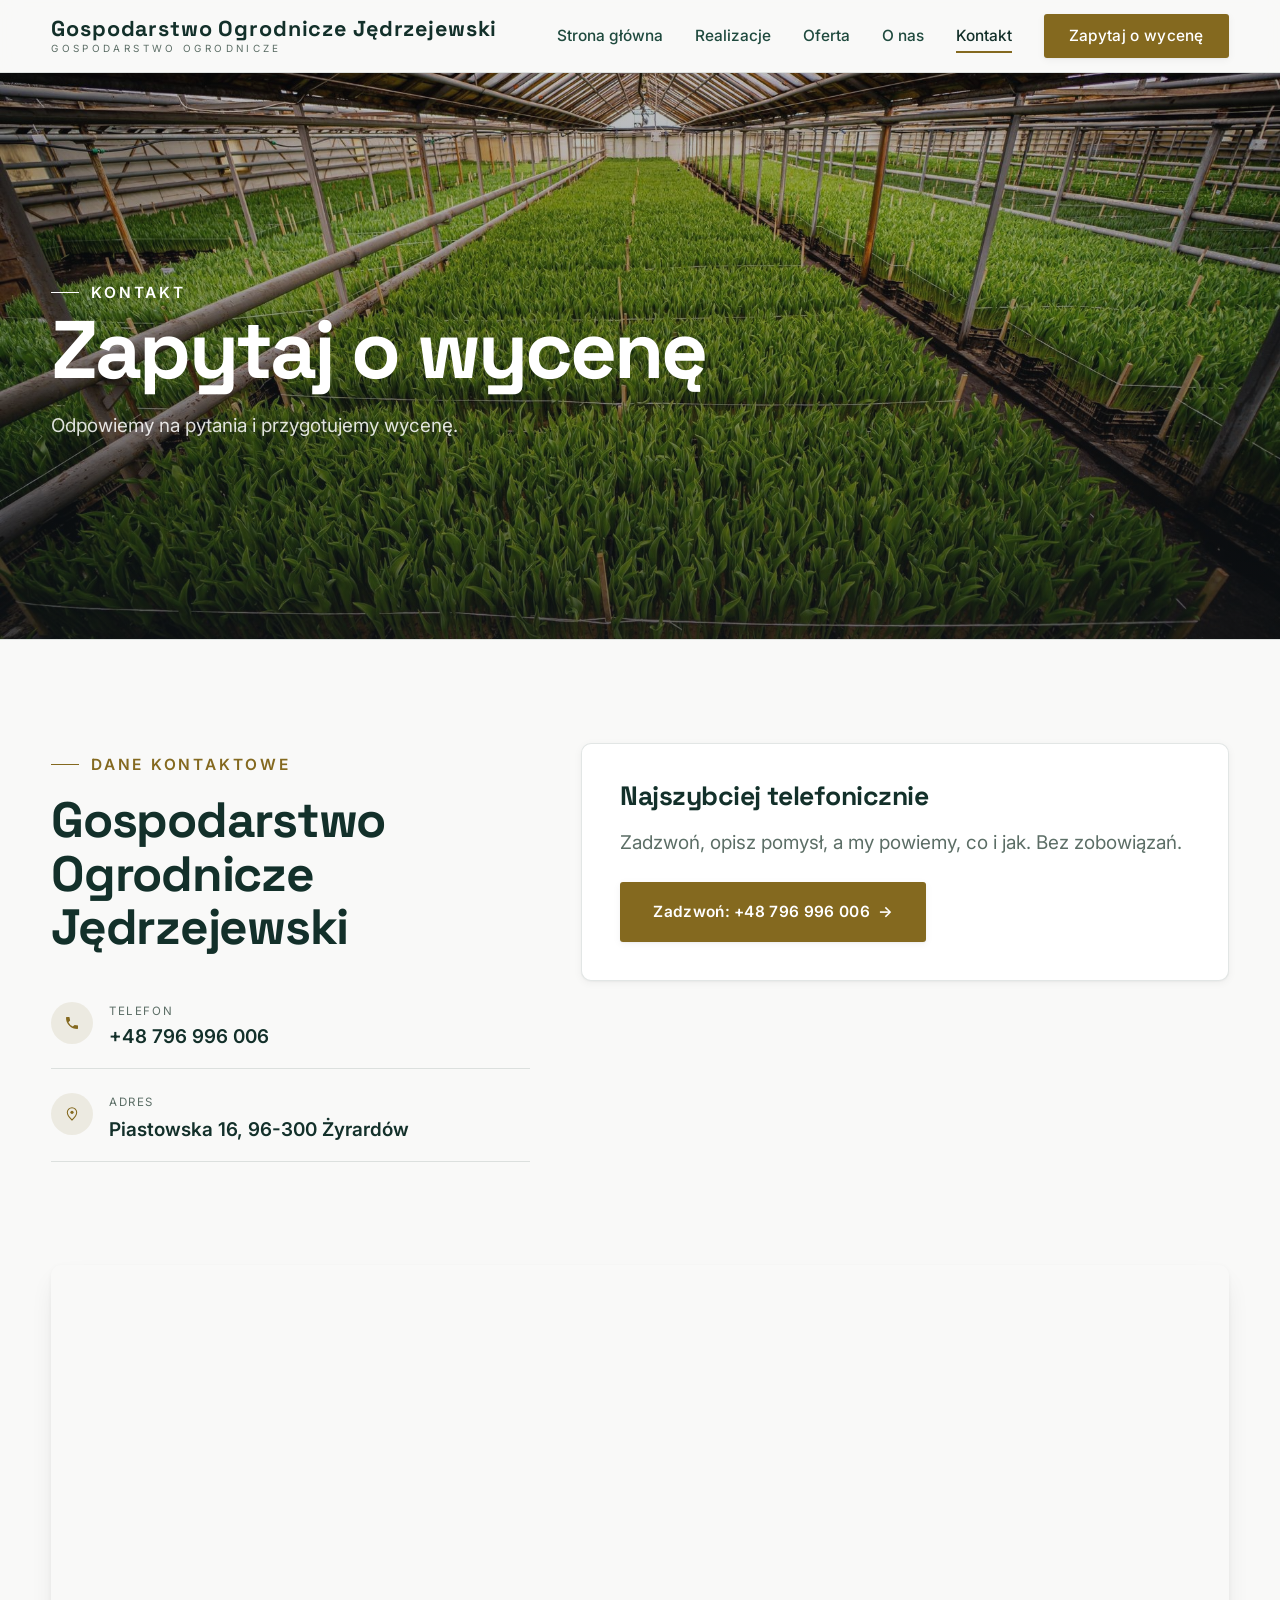
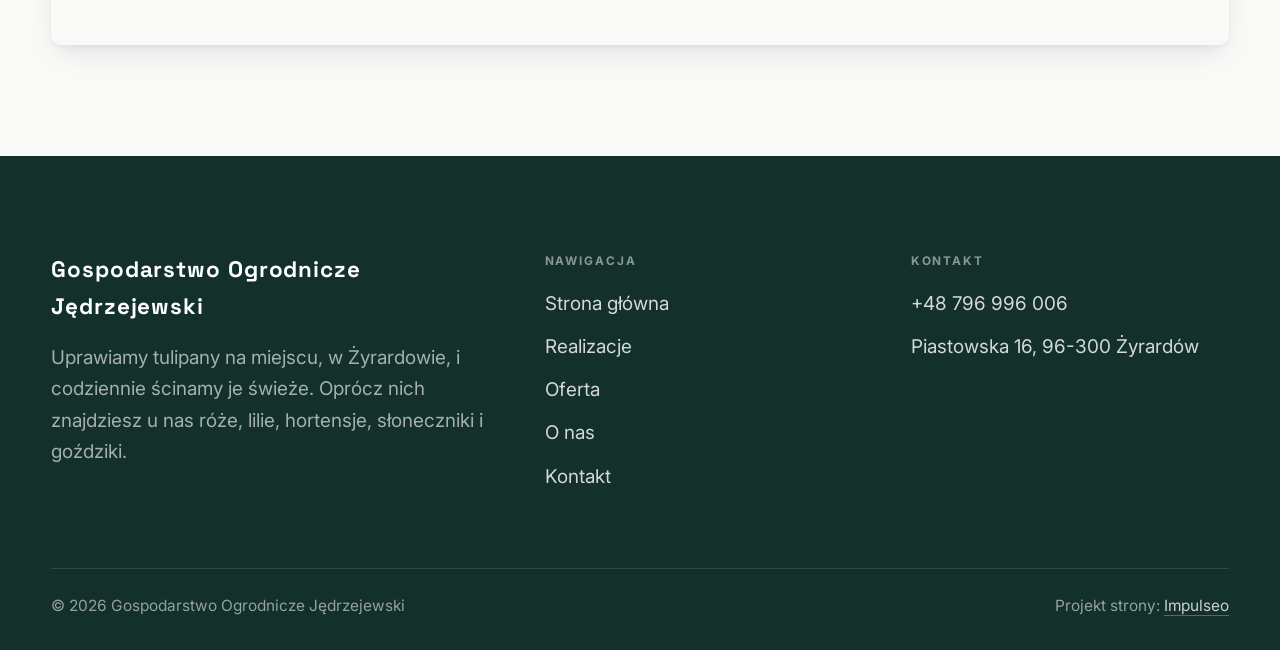
==== commit 65e01abd: "Stopka: podpis Impulseo z linkiem + poprawka znikajacego napisu w naglowku" ====
--- a/kontakt.html
+++ b/kontakt.html
@@ -83,7 +83,7 @@
     </div>
     <div class="foot-bot">
       <span>© 2026 Gospodarstwo Ogrodnicze Jędrzejewski</span>
-      <span>Projekt strony: Krzysztof Brzeziński</span>
+      <span>Projekt strony: <a class="foot-credit" href="https://impulseo.pl" target="_blank" rel="noopener">Impulseo</a></span>
     </div>
   </div>
 </footer>
--- a/assets/styles.css
+++ b/assets/styles.css
@@ -1,7 +1,7 @@
 /* ============================================================
    STOLBASZ — premium, architektoniczny B2B fit-out
    Jasna paleta, zero brązu. System wg premium-web-craft.
-   Projekt strony: Krzysztof Brzeziński
+   Projekt strony: Impulseo (impulseo.pl)
    ============================================================ */
 
 :root{
@@ -422,3 +422,64 @@
 
 /* === auto-paleta ze zdjęć klienta (dopasowanie do estetyki socials) === */
 :root{--accent:#84691F;--accent-d:#5E4A13;--accent-soft:rgba(132,105,31,0.10);--paper:#F9F9F8;--paper-2:#EFEFED;--paper-3:#E8E8E5;}
+
+/* === HERO-FIT (29.07.2026) — hero DOPASOWUJE SIĘ do wysokości okna =========================
+   Zgłoszenie K. 29.07: na jego laptopie przyciski CTA w hero były ucięte dolną krawędzią
+   (Modern House). Pomiar headless (1512x879 → realny widok 792 px): dolna krawędź CTA
+   wypadała 123 px POD ekranem. Nawet przy maksymalnym oknie (982) było -20 px.
+
+   DLACZEGO POPRZEDNI FIX NIE DZIAŁAŁ: 27.07 dołożyliśmy @media(max-height:820px) — próg.
+   Widok K. ma ~792-895 px, czyli TUŻ NAD progiem → reguła w ogóle się nie włączała.
+   Progi są kruche: każdy inny laptop/dok/pasek zakładek przesuwa granicę.
+
+   ROZWIĄZANIE: zero progów. Każdy rozmiar, który decyduje o wysokości hero (typografia,
+   odstępy, padding), dostaje `min(dotychczasowa-wartość, X svh)` — czyli na wysokim ekranie
+   nic się nie zmienia, a im niższe okno, tym płynniej mniejsze. Treści NIE ucinamy.
+
+   Doklejane na SAM KONIEC styles.css (po motion) → wygrywa kaskadę, nie rusza reguł w miejscu.
+   Weryfikacja: tools-retrofit/measure_fold.py (mierzy zapas pod CTA dla 720/800/879/982). */
+
+/* ---------- HERO KINOWY (strona główna, rodziny „editorial") ---------- */
+.hero-cine .wrap{padding-block:min(var(--space-8),4svh)}
+.hero-cine .eyebrow{margin-bottom:min(var(--space-5),2svh)}
+.hero-cine h1{font-size:min(clamp(2.9rem,2rem + 4.4vw,5.2rem),7.6svh);
+  margin-bottom:min(var(--space-5),2.4svh)}
+.hero-cine .lead{font-size:min(1.125rem,2.3svh);line-height:1.55;
+  margin-bottom:min(var(--space-7),3.2svh)}
+
+/* ---------- HERO FACHOWCY — wariant A (pełny ekran) ---------- */
+.hf-panel{padding-top:min(clamp(6.5rem,13vh,9rem),11svh);
+  padding-bottom:min(clamp(2.6rem,6vh,3.6rem),4svh)}
+.hf-title{font-size:min(clamp(2.3rem,1.6rem + 3.2vw,4.3rem),7svh);
+  margin-top:min(var(--space-4),1.8svh);margin-bottom:min(var(--space-4),1.8svh)}
+.hf-lead{font-size:min(1.18rem,2.3svh);line-height:1.5}
+.hf-phone{margin-top:min(var(--space-6),2.8svh);margin-bottom:min(var(--space-5),2.2svh)}
+.hf-phone-num{font-size:min(clamp(2rem,1.5rem + 2.4vw,3.05rem),5.2svh)}
+.hf-trust{margin-top:min(var(--space-6),2.6svh);padding-top:min(var(--space-4),1.6svh)}
+
+/* Telefon: tam liczy się czytelność, nie upychanie — skalowanie wysokością wyłączone,
+   bo przy 844 px wysokości ekranu svh-limity zaczęłyby zmniejszać tekst bez potrzeby. */
+@media(max-width:680px){
+  .hero-cine h1{font-size:clamp(1.9rem,1.15rem + 4.4vw,2.7rem)}
+  .hero-cine .lead{font-size:.98rem}
+  .hf-title{font-size:clamp(2.1rem,1.6rem + 3.2vw,3rem)}
+  .hf-lead{font-size:1rem}
+  .hf-phone-num{font-size:clamp(1.9rem,1.5rem + 2.4vw,2.5rem)}
+}
+/* === /HERO-FIT === */
+
+
+/* ====== IMPULSEO-FIX-20260731 ======================================================
+   1) PODPIS w stopce jest teraz linkiem do impulseo.pl - ma być widocznie klikalny.
+   2) ŻYWY NAGŁÓWEK: warstwa przenikających kadrów (.mt-hero-layer) miała z-index:1, więc
+      lądowała NAD przyciemnieniem hero, a w rodzinie „fachowcy" nawet nad panelem z tekstem
+      (.hf-panel nie miał własnego z-index). Efekt: przy zmianie zdjęcia napis znikał i wracał.
+      Teraz warstwa idzie tam, gdzie zdjęcie tła (z-index:-2), a treść nagłówka dostaje twardy
+      z-index:3. Zmieniają się WYŁĄCZNIE zdjęcia w tle - napis stoi nieruchomo.
+      (hero-cine celowo pominięte: tam img ma z-index:0 i układ był poprawny.) */
+.foot-bot a.foot-credit{color:rgba(255,255,255,.78);text-decoration:none;border-bottom:1px solid rgba(255,255,255,.28)}
+.foot-bot a.foot-credit:hover{color:#fff;border-bottom-color:#fff}
+.hero-fach > img.mt-hero-layer,.hero-gastro > img.mt-hero-layer,.hero-auto > img.mt-hero-layer,
+.hero-dom > img.mt-hero-layer,.hero-studio > img.mt-hero-layer{z-index:-2}
+.hf-panel,.hf-inner,.hd-panel,.hk-panel,.ha-inner,.hs-inner,.hg-inner{position:relative;z-index:3}
+/* ====== koniec IMPULSEO-FIX-20260731 ====== */
